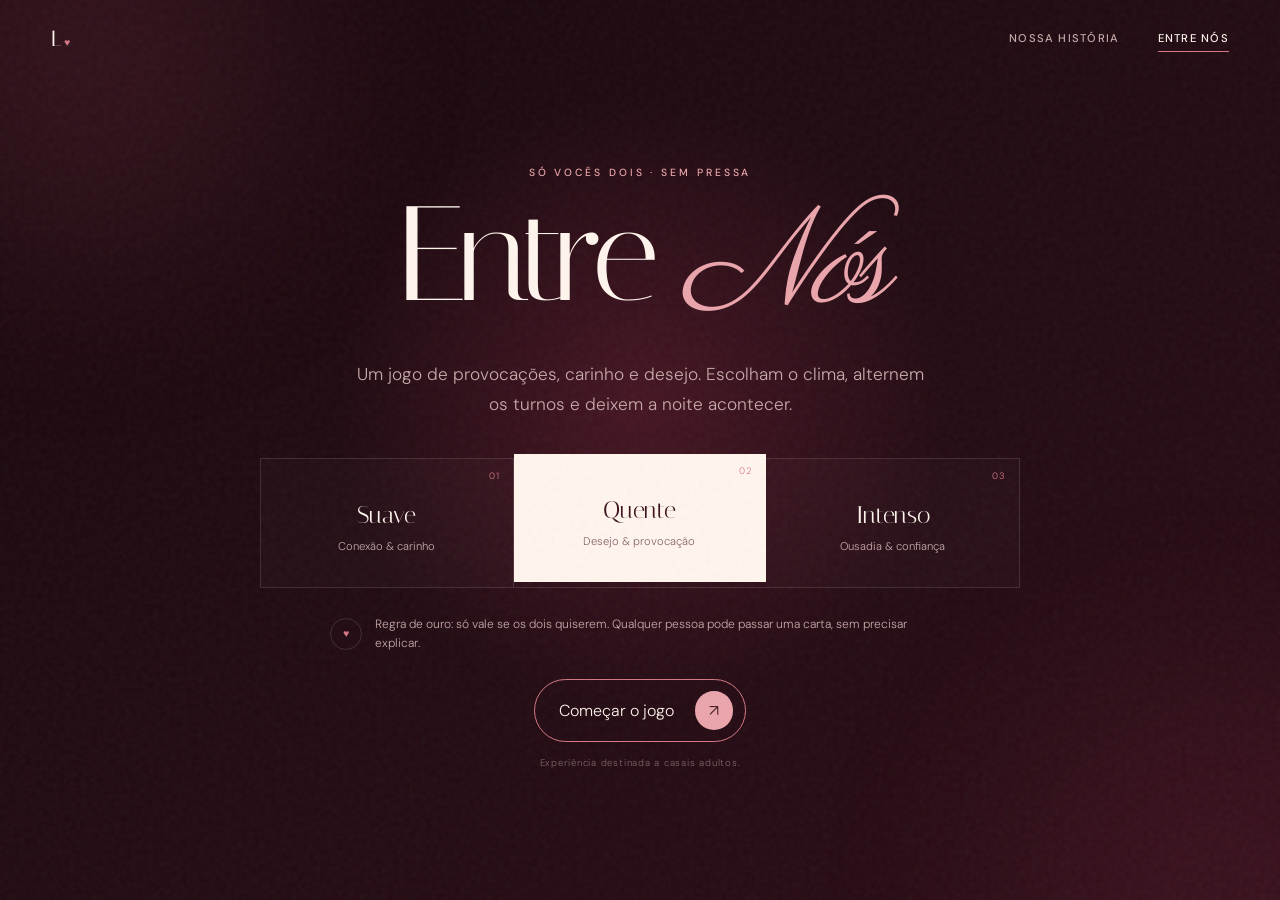
==== jogo.html @ 2224767c "Adiciona estrutura e estilo para o jogo "Entre Nós", incluindo navegação, desafios e design responsi" ====
<!DOCTYPE html>
<html lang="pt-BR">
<head>
    <meta charset="UTF-8">
    <meta name="viewport" content="width=device-width, initial-scale=1.0">
    <meta name="theme-color" content="#2d101a">
    <meta name="description" content="Entre Nós: um jogo a dois para criar conexão e esquentar o clima.">
    <title>Entre Nós — Um jogo a dois</title>
    <link rel="preconnect" href="https://fonts.googleapis.com">
    <link rel="preconnect" href="https://fonts.gstatic.com" crossorigin>
    <link href="https://fonts.googleapis.com/css2?family=DM+Sans:wght@300;400;500;600&family=Italiana&family=Parisienne&display=swap" rel="stylesheet">
    <link rel="stylesheet" href="assets/jogo.css">
</head>
<body>
    <div class="game-grain" aria-hidden="true"></div>
    <div class="ambient ambient--one" aria-hidden="true"></div>
    <div class="ambient ambient--two" aria-hidden="true"></div>

    <nav class="game-nav" aria-label="Navegação principal">
        <a class="game-nav__brand" href="./" aria-label="Página inicial">L<span>♥</span></a>
        <div class="game-nav__links">
            <a href="./">Nossa história</a>
            <a class="is-active" href="jogo.html" aria-current="page">Entre Nós</a>
        </div>
    </nav>

    <main class="game-shell">
        <section class="game-intro" data-intro aria-labelledby="game-title">
            <p class="game-eyebrow">Só vocês dois · sem pressa</p>
            <h1 id="game-title">Entre <em>Nós</em></h1>
            <p class="game-lead">Um jogo de provocações, carinho e desejo. Escolham o clima, alternem os turnos e deixem a noite acontecer.</p>

            <div class="level-picker" aria-label="Escolha a intensidade">
                <button class="level-option" type="button" data-level="suave">
                    <span class="level-option__number">01</span>
                    <strong>Suave</strong>
                    <small>Conexão & carinho</small>
                </button>
                <button class="level-option is-selected" type="button" data-level="quente">
                    <span class="level-option__number">02</span>
                    <strong>Quente</strong>
                    <small>Desejo & provocação</small>
                </button>
                <button class="level-option" type="button" data-level="intenso">
                    <span class="level-option__number">03</span>
                    <strong>Intenso</strong>
                    <small>Ousadia & confiança</small>
                </button>
            </div>

            <div class="agreement">
                <span aria-hidden="true">♥</span>
                <p>Regra de ouro: só vale se os dois quiserem. Qualquer pessoa pode passar uma carta, sem precisar explicar.</p>
            </div>

            <button class="start-button" type="button" data-start>
                <span>Começar o jogo</span>
                <span class="start-button__arrow" aria-hidden="true">↗</span>
            </button>
            <p class="adult-note">Experiência destinada a casais adultos.</p>
        </section>

        <section class="game-board" data-board hidden aria-live="polite" aria-labelledby="round-label">
            <header class="board-header">
                <button class="back-button" type="button" data-back aria-label="Voltar ao início">←</button>
                <div>
                    <p>Entre Nós</p>
                    <span data-level-label>Nível quente</span>
                </div>
                <p class="round-count"><span data-round>1</span> / 12</p>
            </header>

            <div class="progress" aria-hidden="true"><span data-progress></span></div>

            <div class="turn" id="round-label">
                <span class="turn__dot"></span>
                Vez de <strong data-player>Amor 1</strong>
            </div>

            <article class="challenge-card" data-card tabindex="-1">
                <div class="challenge-card__top">
                    <span data-card-type>Provocação</span>
                    <span data-card-number>01</span>
                </div>
                <div class="challenge-card__content">
                    <span class="challenge-card__icon" aria-hidden="true" data-card-icon>♥</span>
                    <p data-challenge>Chegue pertinho e diga, no ouvido, uma coisa que você adoraria que acontecesse hoje.</p>
                </div>
                <p class="challenge-card__footer">Sem pressa. Aproveitem o momento.</p>
            </article>

            <div class="game-actions">
                <button class="pass-button" type="button" data-pass>Passar esta</button>
                <button class="done-button" type="button" data-next>
                    <span>Feito</span>
                    <span aria-hidden="true">→</span>
                </button>
            </div>
        </section>

        <section class="game-finish" data-finish hidden aria-labelledby="finish-title">
            <span class="finish-heart" aria-hidden="true">♥</span>
            <p class="game-eyebrow">O jogo termina. A noite não precisa.</p>
            <h2 id="finish-title">Agora é só<br><em>vocês dois.</em></h2>
            <p>Doze momentos, um pouco mais de desejo e uma ótima desculpa para ficarem ainda mais perto.</p>
            <button class="start-button" type="button" data-restart>
                <span>Jogar de novo</span>
                <span class="start-button__arrow" aria-hidden="true">↻</span>
            </button>
            <a href="./" class="home-link">Voltar para nossa história</a>
        </section>
    </main>

    <script src="assets/jogo.js"></script>
</body>
</html>
---- assets/jogo.css ----
:root {
    --night: #210b12;
    --wine: #3a111d;
    --wine-light: #5d2030;
    --rose: #d77886;
    --rose-soft: #eba5ac;
    --cream: #fff5ed;
    --muted: #c7a9aa;
    --line: rgba(255, 245, 237, 0.14);
}

* { box-sizing: border-box; }

html { min-height: 100%; }

body {
    min-height: 100vh;
    margin: 0;
    overflow-x: hidden;
    color: var(--cream);
    background:
        radial-gradient(circle at 50% 45%, rgba(113, 34, 54, 0.45), transparent 38%),
        linear-gradient(145deg, #18070d, var(--night) 48%, #2b0c16);
    font-family: 'DM Sans', sans-serif;
    font-weight: 300;
}

button, a { font: inherit; }

button { color: inherit; }

.game-grain {
    position: fixed;
    inset: 0;
    z-index: 20;
    pointer-events: none;
    opacity: 0.07;
    background-image: url("data:image/svg+xml,%3Csvg viewBox='0 0 180 180' xmlns='http://www.w3.org/2000/svg'%3E%3Cfilter id='n'%3E%3CfeTurbulence type='fractalNoise' baseFrequency='.9' numOctaves='3' stitchTiles='stitch'/%3E%3C/filter%3E%3Crect width='100%25' height='100%25' filter='url(%23n)' opacity='.7'/%3E%3C/svg%3E");
}

.ambient {
    position: fixed;
    width: 26rem;
    aspect-ratio: 1;
    border-radius: 50%;
    pointer-events: none;
    filter: blur(110px);
    opacity: 0.14;
}

.ambient--one { top: -10rem; left: -8rem; background: #d75b73; }
.ambient--two { right: -9rem; bottom: -12rem; background: #a73c58; }

.game-nav {
    position: relative;
    z-index: 10;
    display: flex;
    align-items: center;
    justify-content: space-between;
    padding: 1.5rem clamp(1.25rem, 4vw, 4rem);
}

.game-nav__brand {
    color: var(--cream);
    font-family: 'Italiana', serif;
    font-size: 1.4rem;
    text-decoration: none;
}

.game-nav__brand span { margin-left: .12rem; color: var(--rose); font-size: .65rem; }

.game-nav__links { display: flex; gap: clamp(1rem, 3vw, 2.5rem); }

.game-nav__links a {
    position: relative;
    padding: .45rem 0;
    color: var(--muted);
    font-size: .7rem;
    font-weight: 500;
    letter-spacing: .11em;
    text-decoration: none;
    text-transform: uppercase;
}

.game-nav__links a::after {
    content: '';
    position: absolute;
    right: 0;
    bottom: 0;
    left: 0;
    height: 1px;
    background: var(--rose);
    transform: scaleX(0);
    transition: transform 220ms ease;
}

.game-nav__links a:hover::after,
.game-nav__links a:focus-visible::after,
.game-nav__links a.is-active::after { transform: scaleX(1); }

.game-nav__links a.is-active { color: var(--cream); }

.game-shell {
    position: relative;
    z-index: 2;
    display: grid;
    grid-template-columns: minmax(0, 1fr);
    min-height: calc(100svh - 86px);
    place-items: center;
    padding: 2rem 1.25rem 4rem;
}

.game-intro, .game-finish {
    width: min(100%, 920px);
    min-width: 0;
    justify-self: center;
    text-align: center;
    animation: appear 650ms cubic-bezier(.2,.75,.25,1) both;
}

.game-eyebrow {
    margin: 0 0 1rem;
    color: var(--rose-soft);
    font-size: .65rem;
    font-weight: 500;
    letter-spacing: .28em;
    text-transform: uppercase;
}

.game-intro h1 {
    margin: 0;
    font-family: 'Italiana', serif;
    font-size: clamp(4.6rem, 12vw, 8.4rem);
    font-weight: 400;
    line-height: .9;
    letter-spacing: -.055em;
}

em {
    color: var(--rose-soft);
    font-family: 'Parisienne', cursive;
    font-weight: 400;
}

.game-lead {
    max-width: 580px;
    margin: 1.8rem auto 2.4rem;
    color: var(--muted);
    font-size: clamp(.95rem, 1.7vw, 1.08rem);
    line-height: 1.75;
}

.level-picker {
    display: grid;
    grid-template-columns: repeat(3, 1fr);
    max-width: 760px;
    margin: 0 auto;
    border: 1px solid var(--line);
}

.level-option {
    position: relative;
    min-height: 128px;
    padding: 1.4rem 1rem;
    border: 0;
    border-right: 1px solid var(--line);
    background: rgba(255,255,255,.02);
    cursor: pointer;
    transition: background 250ms ease, transform 250ms ease;
}

.level-option:last-child { border-right: 0; }
.level-option:hover, .level-option:focus-visible { background: rgba(255,255,255,.06); outline: none; }
.level-option.is-selected { background: var(--cream); color: var(--wine); transform: translateY(-5px); }

.level-option__number {
    position: absolute;
    top: .7rem;
    right: .8rem;
    color: var(--rose);
    font-size: .58rem;
    letter-spacing: .1em;
}

.level-option strong { display: block; margin: .65rem 0 .35rem; font-family: 'Italiana', serif; font-size: 1.5rem; font-weight: 400; }
.level-option small { color: var(--muted); font-size: .7rem; }
.level-option.is-selected small { color: #86646b; }

.agreement {
    display: flex;
    max-width: 620px;
    align-items: center;
    gap: .8rem;
    margin: 1.7rem auto;
    color: var(--muted);
    text-align: left;
}

.agreement span { display: grid; flex: 0 0 auto; width: 2rem; aspect-ratio: 1; place-items: center; border: 1px solid var(--line); border-radius: 50%; color: var(--rose); font-size: .65rem; }
.agreement p { margin: 0; font-size: .75rem; line-height: 1.55; }

.start-button {
    display: inline-flex;
    align-items: center;
    gap: 1.3rem;
    padding: .7rem .75rem .7rem 1.55rem;
    border: 1px solid var(--rose);
    border-radius: 99px;
    color: var(--cream);
    background: transparent;
    cursor: pointer;
    transition: background 220ms ease, transform 220ms ease;
}

.start-button:hover, .start-button:focus-visible { background: rgba(215,120,134,.12); outline: none; transform: translateY(-2px); }
.start-button__arrow { display: grid; width: 2.4rem; aspect-ratio: 1; place-items: center; border-radius: 50%; color: var(--wine); background: var(--rose-soft); }
.adult-note { margin: .85rem 0 0; color: rgba(199,169,170,.55); font-size: .6rem; letter-spacing: .08em; }

.game-board { width: min(100%, 650px); animation: appear 500ms ease both; }
.board-header { display: grid; grid-template-columns: 44px 1fr 44px; align-items: center; margin-bottom: 1rem; text-align: center; }
.back-button { width: 2.5rem; border: 1px solid var(--line); aspect-ratio: 1; border-radius: 50%; background: transparent; cursor: pointer; }
.back-button:hover, .back-button:focus-visible { border-color: var(--rose); outline: none; }
.board-header p { margin: 0; font-family: 'Italiana', serif; font-size: 1.1rem; }
.board-header div span { color: var(--muted); font-size: .6rem; letter-spacing: .12em; text-transform: uppercase; }
.board-header .round-count { color: var(--muted); font-family: 'DM Sans', sans-serif; font-size: .65rem; }

.progress { height: 1px; margin-bottom: 1.8rem; overflow: hidden; background: var(--line); }
.progress span { display: block; width: 8.333%; height: 100%; background: var(--rose); transition: width 350ms ease; }

.turn { margin-bottom: 1rem; color: var(--muted); font-size: .7rem; letter-spacing: .08em; text-align: center; text-transform: uppercase; }
.turn strong { color: var(--cream); font-weight: 500; }
.turn__dot { display: inline-block; width: .4rem; margin-right: .45rem; aspect-ratio: 1; border-radius: 50%; background: var(--rose); box-shadow: 0 0 0 5px rgba(215,120,134,.1); }

.challenge-card {
    position: relative;
    display: flex;
    min-height: 390px;
    flex-direction: column;
    padding: clamp(1.5rem, 5vw, 2.7rem);
    border: 1px solid rgba(255,255,255,.22);
    color: var(--wine);
    background:
        radial-gradient(circle at 10% 10%, rgba(215,120,134,.12), transparent 25%),
        var(--cream);
    box-shadow: 0 30px 90px rgba(0,0,0,.35);
    outline: none;
}

.challenge-card::after { content: ''; position: absolute; inset: 10px; pointer-events: none; border: 1px solid rgba(93,32,48,.12); }
.challenge-card.is-changing { animation: card-change 360ms ease; }
.challenge-card__top { position: relative; z-index: 1; display: flex; justify-content: space-between; color: #9b6a73; font-size: .62rem; font-weight: 500; letter-spacing: .2em; text-transform: uppercase; }
.challenge-card__content { position: relative; z-index: 1; display: grid; flex: 1; align-content: center; justify-items: center; text-align: center; }
.challenge-card__icon { display: grid; width: 3rem; margin-bottom: 1.4rem; border: 1px solid rgba(93,32,48,.16); aspect-ratio: 1; place-items: center; border-radius: 50%; color: var(--rose); }
.challenge-card__content p { max-width: 500px; margin: 0; font-family: 'Italiana', serif; font-size: clamp(1.7rem, 5vw, 2.5rem); line-height: 1.28; }
.challenge-card__footer { position: relative; z-index: 1; margin: 0; color: #9b7d82; font-size: .68rem; letter-spacing: .06em; text-align: center; }

.game-actions { display: grid; grid-template-columns: 1fr 1.4fr; gap: .8rem; margin-top: 1rem; }
.game-actions button { min-height: 3.6rem; border: 1px solid var(--line); cursor: pointer; }
.pass-button { color: var(--muted); background: transparent; }
.pass-button:hover, .pass-button:focus-visible { border-color: var(--muted); outline: none; }
.done-button { display: flex; align-items: center; justify-content: space-between; padding: 0 .65rem 0 1.4rem; color: var(--wine); background: var(--rose-soft); }
.done-button span:last-child { display: grid; width: 2.5rem; border: 1px solid rgba(58,17,29,.18); aspect-ratio: 1; place-items: center; border-radius: 50%; }
.done-button:hover, .done-button:focus-visible { background: var(--cream); outline: none; }

.game-finish { max-width: 650px; }
.finish-heart { display: block; margin-bottom: 1.5rem; color: var(--rose); font-size: 2rem; animation: heart 1.6s ease-in-out infinite; }
.game-finish h2 { margin: 0; font-family: 'Italiana', serif; font-size: clamp(3.5rem, 10vw, 6.5rem); font-weight: 400; line-height: .95; }
.game-finish > p:not(.game-eyebrow) { max-width: 480px; margin: 1.8rem auto 2rem; color: var(--muted); line-height: 1.7; }
.home-link { display: block; width: max-content; margin: 1.5rem auto 0; color: var(--muted); font-size: .7rem; letter-spacing: .08em; text-underline-offset: .35rem; }

[hidden] { display: none !important; }

@keyframes appear { from { opacity: 0; transform: translateY(18px); } to { opacity: 1; transform: translateY(0); } }
@keyframes card-change { 0% { opacity: 1; transform: translateX(0) rotate(0); } 45% { opacity: 0; transform: translateX(-24px) rotate(-1deg); } 55% { opacity: 0; transform: translateX(24px) rotate(1deg); } 100% { opacity: 1; transform: translateX(0) rotate(0); } }
@keyframes heart { 0%, 100% { transform: scale(1); } 40% { transform: scale(1.16); } }

@media (max-width: 620px) {
    .game-nav { padding: 1.15rem 1.25rem; }
    .game-nav__links { gap: 1rem; }
    .game-nav__links a:first-child { display: none; }
    .game-nav__links a { font-size: .58rem; letter-spacing: .07em; }
    .game-shell { min-height: calc(100svh - 70px); padding-top: 1rem; }
    .game-intro h1 { font-size: clamp(3.7rem, 17vw, 4.6rem); }
    .level-picker { grid-template-columns: 1fr; }
    .level-option { min-height: 77px; border-right: 0; border-bottom: 1px solid var(--line); }
    .level-option:last-child { border-bottom: 0; }
    .level-option.is-selected { transform: translateX(4px); }
    .level-option strong { margin: 0 0 .15rem; }
    .agreement { max-width: 390px; }
    .challenge-card { min-height: 360px; }
}

@media (prefers-reduced-motion: reduce) {
    *, *::before, *::after { animation-duration: .01ms !important; animation-iteration-count: 1 !important; transition-duration: .01ms !important; }
}
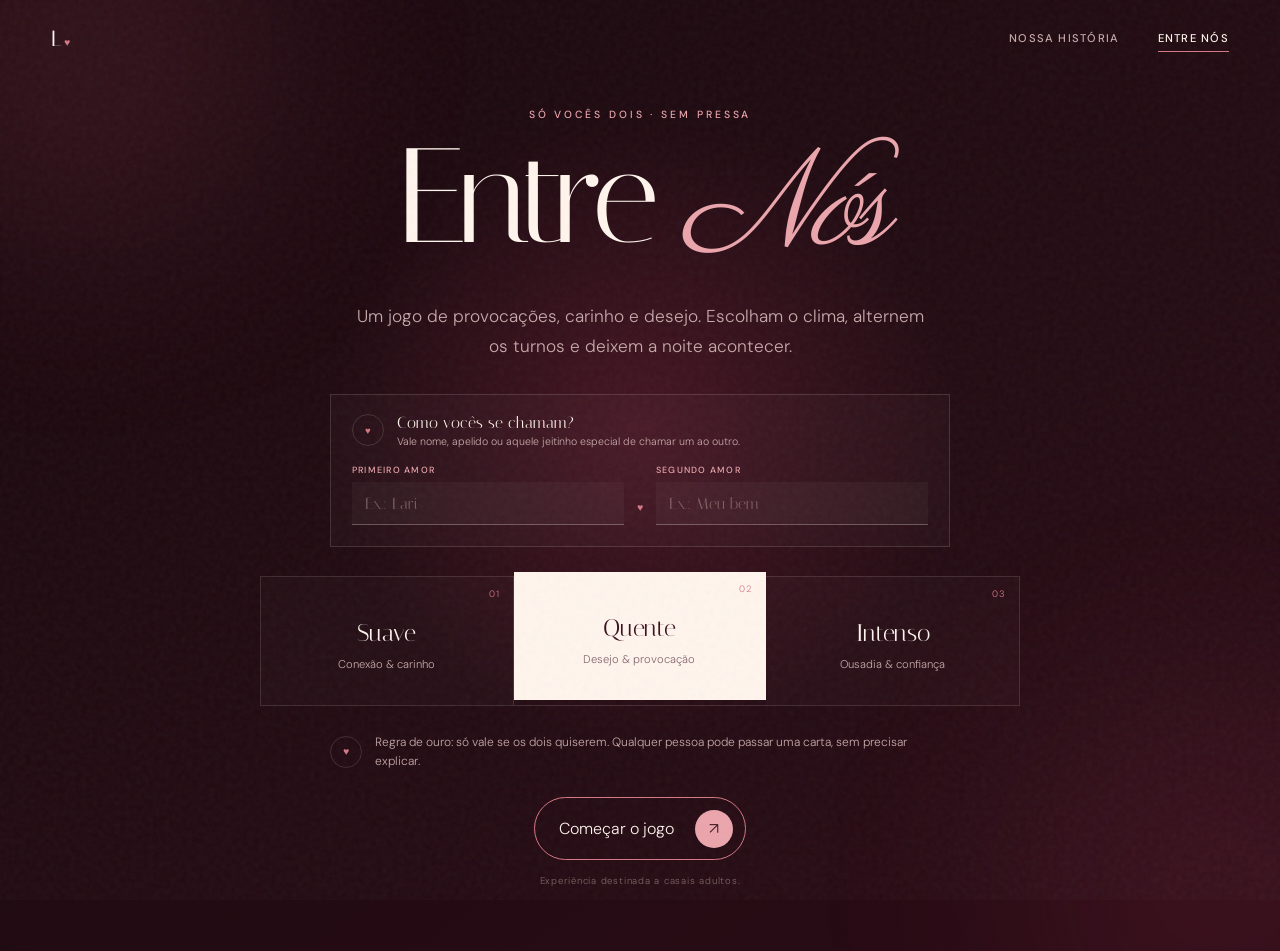
==== commit a73d536b: "Adiciona configuração de jogadores e melhorias na interface do jogo "Entre Nós"" ====
--- a/jogo.html
+++ b/jogo.html
@@ -29,6 +29,27 @@
             <p class="game-eyebrow">Só vocês dois · sem pressa</p>
             <h1 id="game-title">Entre <em>Nós</em></h1>
             <p class="game-lead">Um jogo de provocações, carinho e desejo. Escolham o clima, alternem os turnos e deixem a noite acontecer.</p>
+
+            <div class="player-setup" aria-labelledby="players-title">
+                <div class="player-setup__heading">
+                    <span aria-hidden="true">♥</span>
+                    <div>
+                        <h2 id="players-title">Como vocês se chamam?</h2>
+                        <p>Vale nome, apelido ou aquele jeitinho especial de chamar um ao outro.</p>
+                    </div>
+                </div>
+                <div class="player-fields">
+                    <label>
+                        <span>Primeiro amor</span>
+                        <input type="text" data-player-one maxlength="18" placeholder="Ex.: Lari" autocomplete="off">
+                    </label>
+                    <span class="player-fields__heart" aria-hidden="true">♥</span>
+                    <label>
+                        <span>Segundo amor</span>
+                        <input type="text" data-player-two maxlength="18" placeholder="Ex.: Meu bem" autocomplete="off">
+                    </label>
+                </div>
+            </div>
 
             <div class="level-picker" aria-label="Escolha a intensidade">
                 <button class="level-option" type="button" data-level="suave">
@@ -77,7 +98,18 @@
                 Vez de <strong data-player>Amor 1</strong>
             </div>
 
-            <article class="challenge-card" data-card tabindex="-1">
+            <div class="privacy-gate" data-privacy-gate>
+                <span class="privacy-gate__icon" aria-hidden="true">✦</span>
+                <p>Carta confidencial</p>
+                <h2>Passe o celular para<br><strong data-gate-player>Amor 1</strong></h2>
+                <small>O desafio só aparece depois que a pessoa da vez confirmar.</small>
+                <button type="button" data-reveal>
+                    <span>Sou <span data-reveal-player>Amor 1</span> — revelar</span>
+                    <span aria-hidden="true">→</span>
+                </button>
+            </div>
+
+            <article class="challenge-card" data-card tabindex="-1" hidden>
                 <div class="challenge-card__top">
                     <span data-card-type>Provocação</span>
                     <span data-card-number>01</span>
@@ -89,7 +121,7 @@
                 <p class="challenge-card__footer">Sem pressa. Aproveitem o momento.</p>
             </article>
 
-            <div class="game-actions">
+            <div class="game-actions" data-actions hidden>
                 <button class="pass-button" type="button" data-pass>Passar esta</button>
                 <button class="done-button" type="button" data-next>
                     <span>Feito</span>
@@ -100,7 +132,7 @@
 
         <section class="game-finish" data-finish hidden aria-labelledby="finish-title">
             <span class="finish-heart" aria-hidden="true">♥</span>
-            <p class="game-eyebrow">O jogo termina. A noite não precisa.</p>
+            <p class="game-eyebrow">O jogo termina. O restante não precisa
             <h2 id="finish-title">Agora é só<br><em>vocês dois.</em></h2>
             <p>Doze momentos, um pouco mais de desejo e uma ótima desculpa para ficarem ainda mais perto.</p>
             <button class="start-button" type="button" data-restart>
--- a/assets/jogo.css
+++ b/assets/jogo.css
@@ -144,10 +144,95 @@
 
 .game-lead {
     max-width: 580px;
-    margin: 1.8rem auto 2.4rem;
+    margin: 1.8rem auto 2rem;
     color: var(--muted);
     font-size: clamp(.95rem, 1.7vw, 1.08rem);
     line-height: 1.75;
+}
+
+.player-setup {
+    max-width: 620px;
+    margin: 0 auto 1.8rem;
+    padding: 1.15rem 1.3rem 1.3rem;
+    border: 1px solid var(--line);
+    background: rgba(255,255,255,.025);
+    text-align: left;
+}
+
+.player-setup__heading {
+    display: flex;
+    align-items: center;
+    gap: .8rem;
+    margin-bottom: 1rem;
+}
+
+.player-setup__heading > span {
+    display: grid;
+    flex: 0 0 auto;
+    width: 2rem;
+    border: 1px solid var(--line);
+    aspect-ratio: 1;
+    place-items: center;
+    border-radius: 50%;
+    color: var(--rose);
+    font-size: .6rem;
+}
+
+.player-setup h2 {
+    margin: 0 0 .18rem;
+    font-family: 'Italiana', serif;
+    font-size: 1rem;
+    font-weight: 400;
+}
+
+.player-setup p {
+    margin: 0;
+    color: var(--muted);
+    font-size: .66rem;
+}
+
+.player-fields {
+    display: grid;
+    grid-template-columns: 1fr auto 1fr;
+    align-items: end;
+    gap: .8rem;
+}
+
+.player-fields label > span {
+    display: block;
+    margin-bottom: .4rem;
+    color: var(--rose-soft);
+    font-size: .56rem;
+    font-weight: 500;
+    letter-spacing: .14em;
+    text-transform: uppercase;
+}
+
+.player-fields input {
+    width: 100%;
+    padding: .72rem .8rem;
+    border: 0;
+    border-bottom: 1px solid rgba(255,245,237,.28);
+    border-radius: 0;
+    outline: 0;
+    color: var(--cream);
+    background: rgba(255,255,255,.035);
+    font-family: 'Italiana', serif;
+    font-size: 1rem;
+    transition: border-color 200ms ease, background 200ms ease;
+}
+
+.player-fields input::placeholder { color: rgba(199,169,170,.45); }
+
+.player-fields input:focus {
+    border-color: var(--rose);
+    background: rgba(255,255,255,.065);
+}
+
+.player-fields__heart {
+    padding-bottom: .7rem;
+    color: var(--rose);
+    font-size: .65rem;
 }
 
 .level-picker {
@@ -231,6 +316,105 @@
 .turn strong { color: var(--cream); font-weight: 500; }
 .turn__dot { display: inline-block; width: .4rem; margin-right: .45rem; aspect-ratio: 1; border-radius: 50%; background: var(--rose); box-shadow: 0 0 0 5px rgba(215,120,134,.1); }
 
+.privacy-gate {
+    position: relative;
+    display: grid;
+    min-height: 390px;
+    align-content: center;
+    justify-items: center;
+    padding: clamp(1.5rem, 5vw, 2.7rem);
+    overflow: hidden;
+    border: 1px solid rgba(255,255,255,.18);
+    background:
+        radial-gradient(circle at 50% 35%, rgba(215,120,134,.16), transparent 35%),
+        rgba(255,255,255,.025);
+    text-align: center;
+    box-shadow: 0 30px 90px rgba(0,0,0,.25);
+    animation: appear 420ms ease both;
+}
+
+.privacy-gate::before {
+    content: '?';
+    position: absolute;
+    color: rgba(255,255,255,.025);
+    font-family: 'Italiana', serif;
+    font-size: 24rem;
+    line-height: 1;
+    transform: rotate(8deg);
+}
+
+.privacy-gate > * { position: relative; z-index: 1; }
+
+.privacy-gate__icon {
+    display: grid;
+    width: 3.2rem;
+    margin-bottom: 1.2rem;
+    border: 1px solid var(--line);
+    aspect-ratio: 1;
+    place-items: center;
+    border-radius: 50%;
+    color: var(--rose-soft);
+}
+
+.privacy-gate p {
+    margin: 0 0 .8rem;
+    color: var(--rose-soft);
+    font-size: .62rem;
+    font-weight: 500;
+    letter-spacing: .22em;
+    text-transform: uppercase;
+}
+
+.privacy-gate h2 {
+    margin: 0;
+    font-family: 'Italiana', serif;
+    font-size: clamp(2rem, 6vw, 3rem);
+    font-weight: 400;
+    line-height: 1.18;
+}
+
+.privacy-gate h2 strong {
+    color: var(--rose-soft);
+    font-family: 'Parisienne', cursive;
+    font-size: 1.3em;
+    font-weight: 400;
+}
+
+.privacy-gate small {
+    max-width: 350px;
+    margin: 1rem 0 1.5rem;
+    color: var(--muted);
+    font-size: .7rem;
+    line-height: 1.55;
+}
+
+.privacy-gate button {
+    display: inline-flex;
+    align-items: center;
+    gap: 1rem;
+    padding: .65rem .65rem .65rem 1.3rem;
+    border: 1px solid var(--rose);
+    border-radius: 99px;
+    background: transparent;
+    cursor: pointer;
+}
+
+.privacy-gate button > span:last-child {
+    display: grid;
+    width: 2.3rem;
+    aspect-ratio: 1;
+    place-items: center;
+    border-radius: 50%;
+    color: var(--wine);
+    background: var(--rose-soft);
+}
+
+.privacy-gate button:hover,
+.privacy-gate button:focus-visible {
+    outline: none;
+    background: rgba(215,120,134,.1);
+}
+
 .challenge-card {
     position: relative;
     display: flex;
@@ -281,6 +465,11 @@
     .game-nav__links a { font-size: .58rem; letter-spacing: .07em; }
     .game-shell { min-height: calc(100svh - 70px); padding-top: 1rem; }
     .game-intro h1 { font-size: clamp(3.7rem, 17vw, 4.6rem); }
+    .player-setup { padding: 1rem; }
+    .player-setup__heading { align-items: flex-start; }
+    .player-setup p { line-height: 1.45; }
+    .player-fields { grid-template-columns: 1fr; gap: .7rem; }
+    .player-fields__heart { display: none; }
     .level-picker { grid-template-columns: 1fr; }
     .level-option { min-height: 77px; border-right: 0; border-bottom: 1px solid var(--line); }
     .level-option:last-child { border-bottom: 0; }
